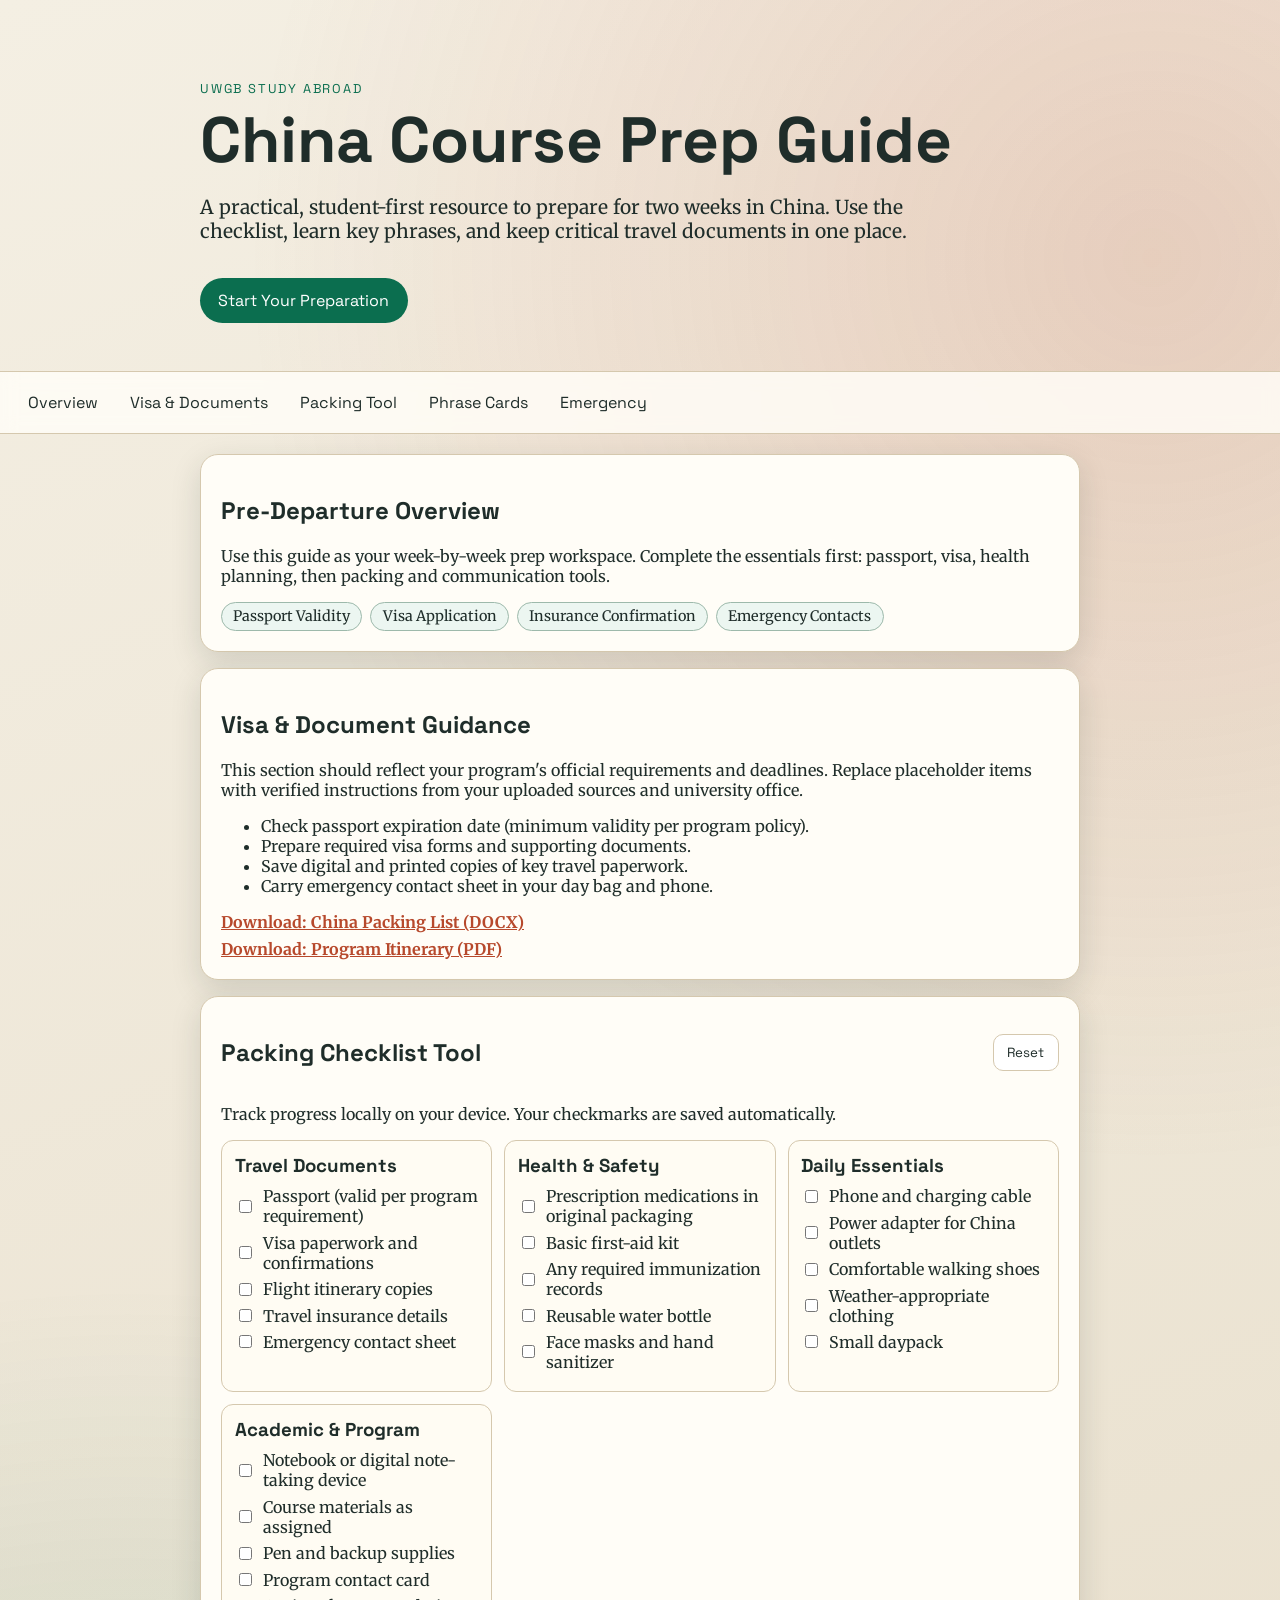
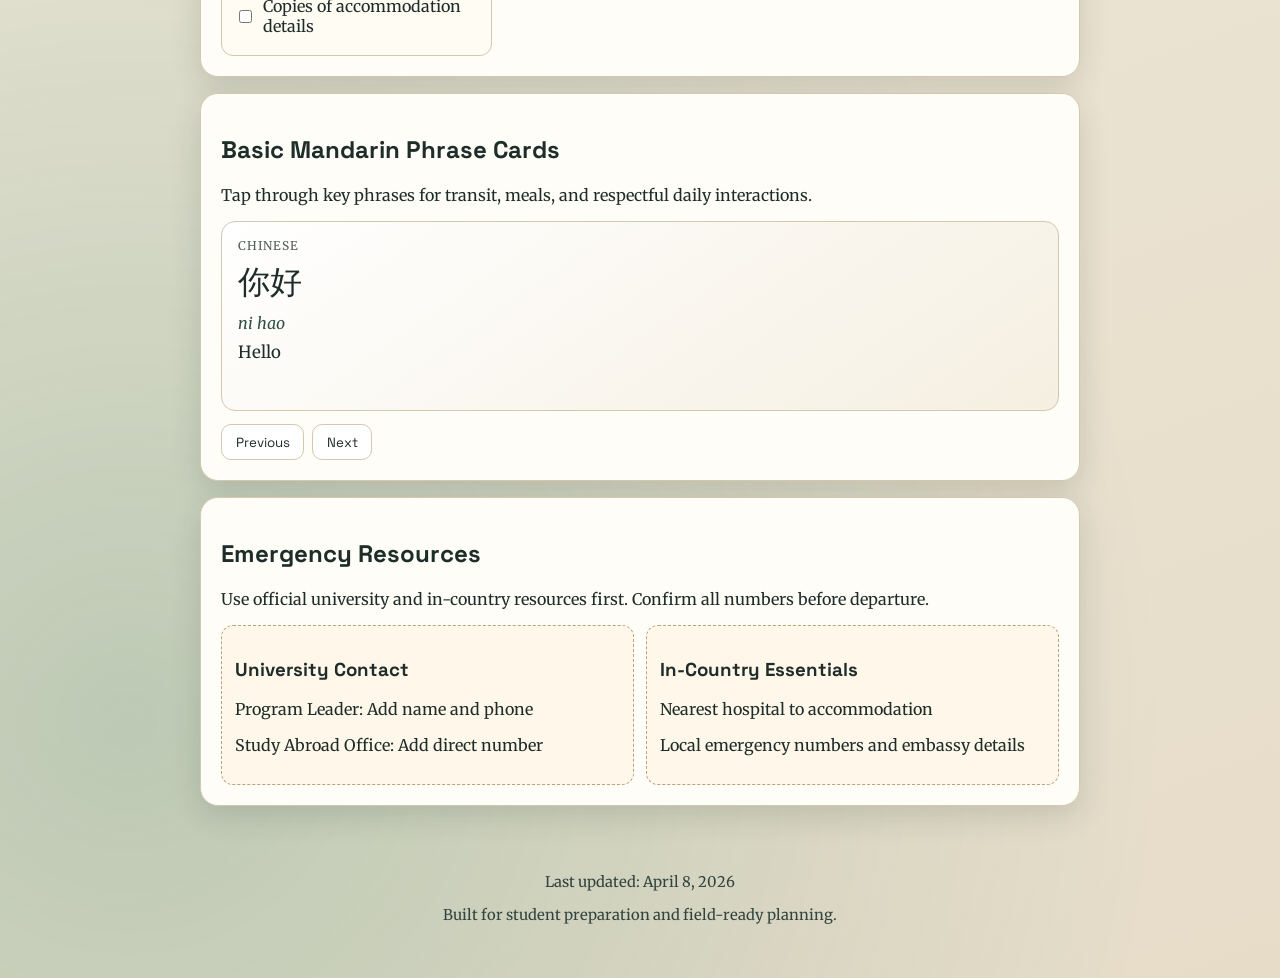
==== index.html @ d291b00b "Initial interactive China prep guide" ====
<!DOCTYPE html>
<html lang="en">
<head>
  <meta charset="UTF-8" />
  <meta name="viewport" content="width=device-width, initial-scale=1.0" />
  <title>China Study Abroad Prep Guide</title>
  <meta name="description" content="Interactive prep guide for students joining a two-week study abroad course in China." />
  <link rel="preconnect" href="https://fonts.googleapis.com" />
  <link rel="preconnect" href="https://fonts.gstatic.com" crossorigin />
  <link href="https://fonts.googleapis.com/css2?family=Merriweather:wght@400;700&family=Space+Grotesk:wght@400;500;700&display=swap" rel="stylesheet" />
  <link rel="stylesheet" href="styles.css" />
</head>
<body>
  <header class="hero">
    <p class="eyebrow">UWGB Study Abroad</p>
    <h1>China Course Prep Guide</h1>
    <p class="hero-copy">A practical, student-first resource to prepare for two weeks in China. Use the checklist, learn key phrases, and keep critical travel documents in one place.</p>
    <a class="hero-cta" href="#checklist">Start Your Preparation</a>
  </header>

  <nav class="main-nav" aria-label="Primary">
    <a href="#overview">Overview</a>
    <a href="#visa">Visa & Documents</a>
    <a href="#checklist">Packing Tool</a>
    <a href="#phrases">Phrase Cards</a>
    <a href="#emergency">Emergency</a>
  </nav>

  <main>
    <section id="overview" class="panel">
      <h2>Pre-Departure Overview</h2>
      <p>Use this guide as your week-by-week prep workspace. Complete the essentials first: passport, visa, health planning, then packing and communication tools.</p>
      <div class="chip-row" aria-label="Preparation milestones">
        <span class="chip">Passport Validity</span>
        <span class="chip">Visa Application</span>
        <span class="chip">Insurance Confirmation</span>
        <span class="chip">Emergency Contacts</span>
      </div>
    </section>

    <section id="visa" class="panel">
      <h2>Visa & Document Guidance</h2>
      <p>This section should reflect your program's official requirements and deadlines. Replace placeholder items with verified instructions from your uploaded sources and university office.</p>
      <ul>
        <li>Check passport expiration date (minimum validity per program policy).</li>
        <li>Prepare required visa forms and supporting documents.</li>
        <li>Save digital and printed copies of key travel paperwork.</li>
        <li>Carry emergency contact sheet in your day bag and phone.</li>
      </ul>
      <div class="source-docs">
        <a href="China Packing List.docx" download>Download: China Packing List (DOCX)</a>
        <a href="ItineraryOnly (1).pdf" download>Download: Program Itinerary (PDF)</a>
      </div>
    </section>

    <section id="checklist" class="panel">
      <div class="section-head">
        <h2>Packing Checklist Tool</h2>
        <button id="reset-checklist" type="button">Reset</button>
      </div>
      <p>Track progress locally on your device. Your checkmarks are saved automatically.</p>
      <div id="checklist-container" class="checklist-grid" aria-live="polite"></div>
    </section>

    <section id="phrases" class="panel">
      <h2>Basic Mandarin Phrase Cards</h2>
      <p>Tap through key phrases for transit, meals, and respectful daily interactions.</p>
      <article id="phrase-card" class="phrase-card" aria-live="polite">
        <p class="label">Chinese</p>
        <p id="phrase-chinese" class="phrase-main"></p>
        <p id="phrase-pinyin" class="phrase-sub"></p>
        <p id="phrase-english" class="phrase-translation"></p>
      </article>
      <div class="phrase-controls">
        <button id="prev-phrase" type="button">Previous</button>
        <button id="next-phrase" type="button">Next</button>
      </div>
    </section>

    <section id="emergency" class="panel">
      <h2>Emergency Resources</h2>
      <p>Use official university and in-country resources first. Confirm all numbers before departure.</p>
      <div class="emergency-grid">
        <article>
          <h3>University Contact</h3>
          <p>Program Leader: Add name and phone</p>
          <p>Study Abroad Office: Add direct number</p>
        </article>
        <article>
          <h3>In-Country Essentials</h3>
          <p>Nearest hospital to accommodation</p>
          <p>Local emergency numbers and embassy details</p>
        </article>
      </div>
    </section>
  </main>

  <footer class="site-footer">
    <p>Last updated: April 8, 2026</p>
    <p>Built for student preparation and field-ready planning.</p>
  </footer>

  <script src="script.js"></script>
</body>
</html>
---- styles.css ----
:root {
  --bg: #f4efe3;
  --bg-alt: #e6dcc8;
  --ink: #1f2d2a;
  --accent: #0b6e4f;
  --accent-2: #b7492c;
  --panel: #fffdf7;
  --line: #d5c8ae;
  --shadow: 0 10px 30px rgba(31, 45, 42, 0.15);
}

* {
  box-sizing: border-box;
}

html,
body {
  margin: 0;
  padding: 0;
  color: var(--ink);
  background:
    radial-gradient(circle at 90% 10%, rgba(183, 73, 44, 0.18), transparent 35%),
    radial-gradient(circle at 10% 90%, rgba(11, 110, 79, 0.2), transparent 40%),
    linear-gradient(160deg, var(--bg) 0%, var(--bg-alt) 100%);
  font-family: "Merriweather", Georgia, serif;
}

.hero {
  padding: 5rem 1.25rem 3rem;
  max-width: 920px;
  margin: 0 auto;
}

.eyebrow {
  margin: 0;
  text-transform: uppercase;
  letter-spacing: 0.14em;
  font-family: "Space Grotesk", "Segoe UI", sans-serif;
  font-size: 0.8rem;
  color: var(--accent);
}

h1,
h2,
h3,
.main-nav,
.hero-cta,
button {
  font-family: "Space Grotesk", "Segoe UI", sans-serif;
}

h1 {
  margin: 0.5rem 0 1rem;
  line-height: 1.1;
  font-size: clamp(2rem, 5.5vw, 4rem);
}

.hero-copy {
  font-size: clamp(1rem, 2vw, 1.2rem);
  max-width: 760px;
}

.hero-cta {
  display: inline-block;
  margin-top: 1rem;
  background: var(--accent);
  color: #fff;
  padding: 0.75rem 1.15rem;
  border-radius: 999px;
  text-decoration: none;
  transition: transform 0.25s ease, background 0.25s ease;
}

.hero-cta:hover,
.hero-cta:focus-visible {
  transform: translateY(-2px);
  background: #07553e;
}

.main-nav {
  position: sticky;
  top: 0;
  z-index: 10;
  display: flex;
  gap: 0.5rem;
  overflow-x: auto;
  padding: 0.8rem 1rem;
  background: rgba(255, 253, 247, 0.85);
  border-top: 1px solid var(--line);
  border-bottom: 1px solid var(--line);
  backdrop-filter: blur(8px);
}

.main-nav a {
  white-space: nowrap;
  text-decoration: none;
  color: var(--ink);
  padding: 0.45rem 0.75rem;
  border-radius: 999px;
}

.main-nav a:hover,
.main-nav a:focus-visible {
  background: #efe4cf;
}

main {
  max-width: 920px;
  margin: 0 auto;
  padding: 1.25rem;
  display: grid;
  gap: 1rem;
}

.panel {
  background: var(--panel);
  border: 1px solid var(--line);
  border-radius: 18px;
  padding: 1.25rem;
  box-shadow: var(--shadow);
  animation: fade-up 420ms ease both;
}

.panel:nth-child(2) {
  animation-delay: 70ms;
}

.panel:nth-child(3) {
  animation-delay: 120ms;
}

.panel:nth-child(4) {
  animation-delay: 180ms;
}

.panel:nth-child(5) {
  animation-delay: 240ms;
}

@keyframes fade-up {
  from {
    opacity: 0;
    transform: translateY(8px);
  }

  to {
    opacity: 1;
    transform: translateY(0);
  }
}

.chip-row {
  display: flex;
  flex-wrap: wrap;
  gap: 0.5rem;
}

.chip {
  display: inline-flex;
  border: 1px solid #9db9ab;
  background: #ecf6f1;
  border-radius: 999px;
  padding: 0.3rem 0.7rem;
  font-size: 0.9rem;
}

.source-docs {
  margin-top: 1rem;
  display: flex;
  flex-direction: column;
  gap: 0.45rem;
}

.source-docs a {
  color: var(--accent-2);
  font-weight: 700;
}

.section-head {
  display: flex;
  justify-content: space-between;
  align-items: center;
  gap: 1rem;
}

button {
  border: 1px solid var(--line);
  background: #fff;
  color: var(--ink);
  border-radius: 10px;
  padding: 0.55rem 0.85rem;
  cursor: pointer;
}

button:hover,
button:focus-visible {
  border-color: var(--accent);
}

.checklist-grid {
  display: grid;
  grid-template-columns: repeat(auto-fit, minmax(220px, 1fr));
  gap: 0.75rem;
}

.checklist-group {
  border: 1px solid var(--line);
  border-radius: 12px;
  padding: 0.8rem;
  background: #fffcf3;
}

.checklist-group h3 {
  margin: 0 0 0.6rem;
}

.check-item {
  display: flex;
  align-items: center;
  gap: 0.5rem;
  margin: 0.4rem 0;
}

.phrase-card {
  border: 1px solid var(--line);
  background: linear-gradient(145deg, #fff, #f5efe1);
  border-radius: 14px;
  padding: 1rem;
  min-height: 190px;
}

.label {
  margin: 0;
  text-transform: uppercase;
  letter-spacing: 0.08em;
  font-size: 0.75rem;
  color: #4f5d58;
}

.phrase-main {
  margin: 0.5rem 0;
  font-size: 2rem;
}

.phrase-sub {
  margin: 0.2rem 0;
  font-style: italic;
  color: #2e4f46;
}

.phrase-translation {
  margin-top: 0.5rem;
  font-size: 1.05rem;
}

.phrase-controls {
  display: flex;
  gap: 0.5rem;
  margin-top: 0.8rem;
}

.emergency-grid {
  display: grid;
  grid-template-columns: repeat(auto-fit, minmax(230px, 1fr));
  gap: 0.8rem;
}

.emergency-grid article {
  border: 1px dashed #b8a47c;
  border-radius: 12px;
  padding: 0.8rem;
  background: #fff7e9;
}

.site-footer {
  text-align: center;
  padding: 2rem 1rem 2.5rem;
  color: #32443f;
  font-size: 0.92rem;
}

@media (max-width: 640px) {
  .hero {
    padding-top: 3.75rem;
  }

  .main-nav {
    gap: 0.2rem;
  }

  .main-nav a {
    font-size: 0.9rem;
  }
}
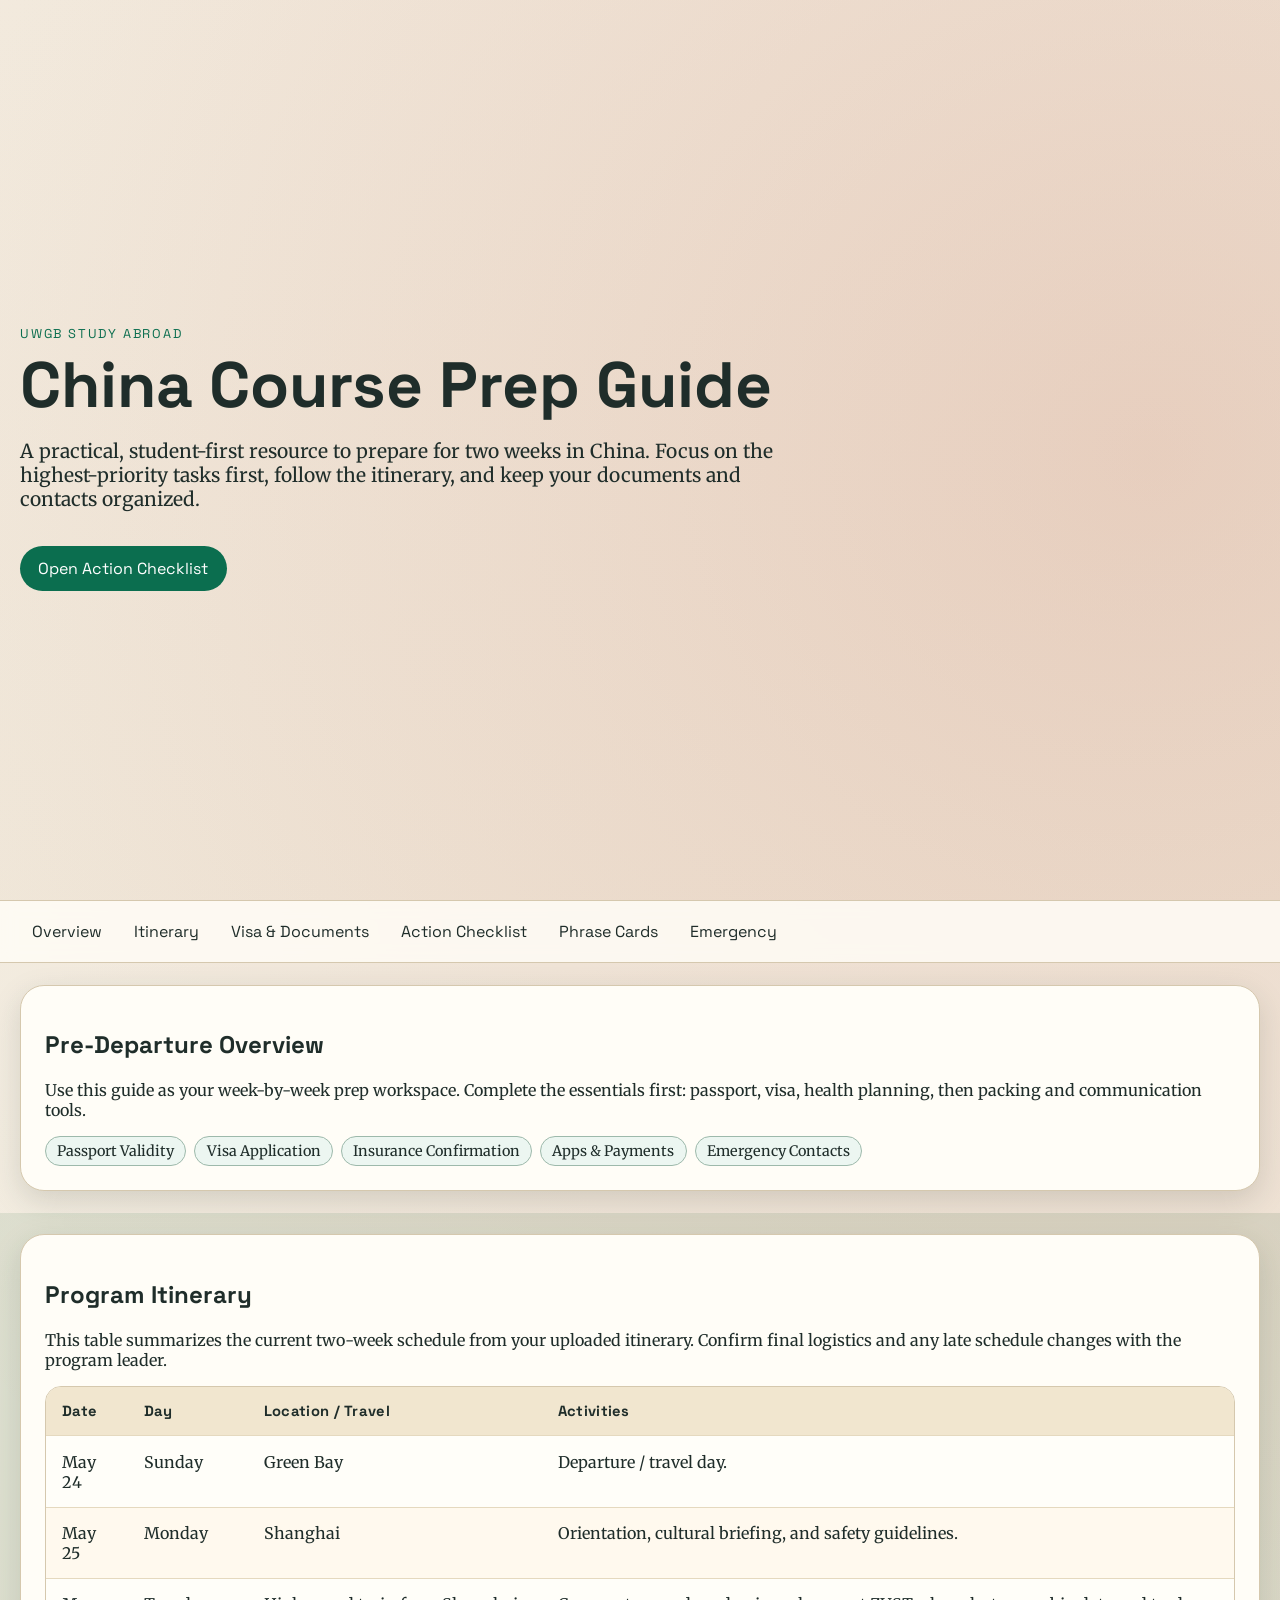
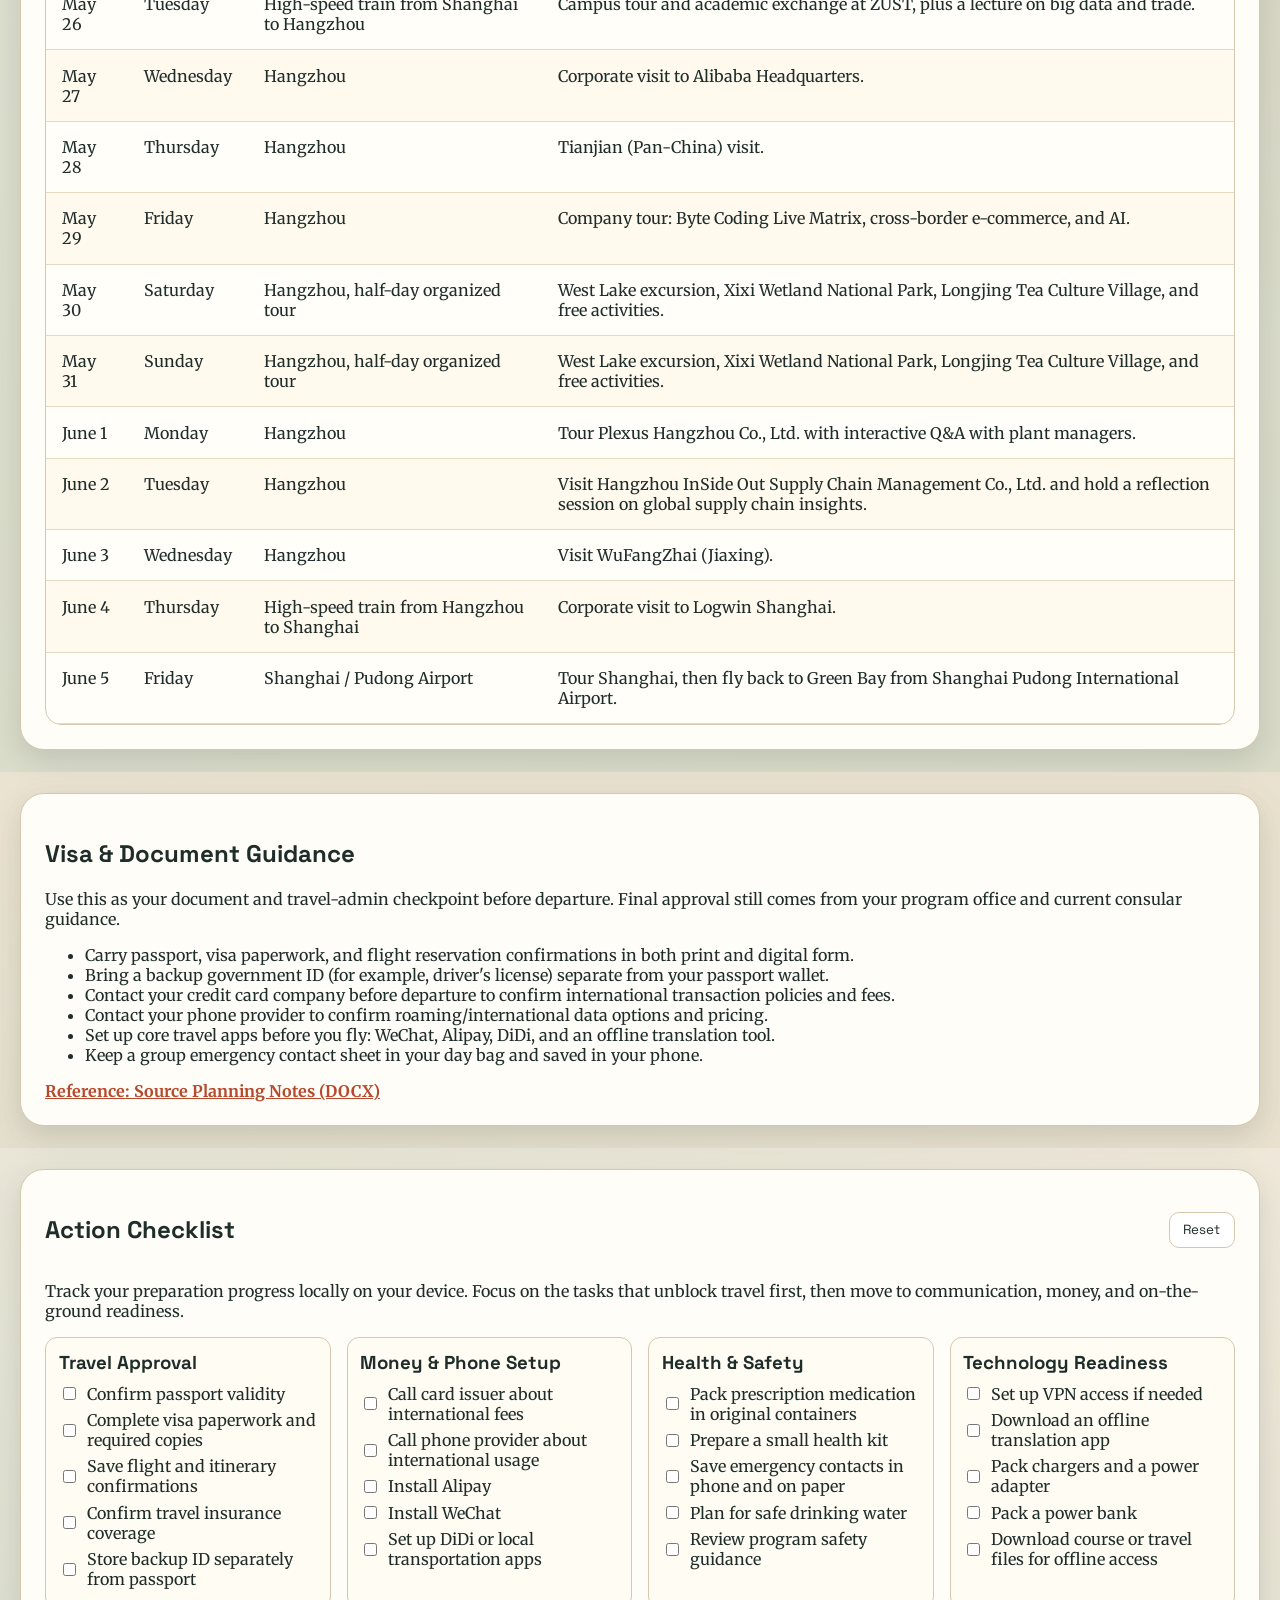
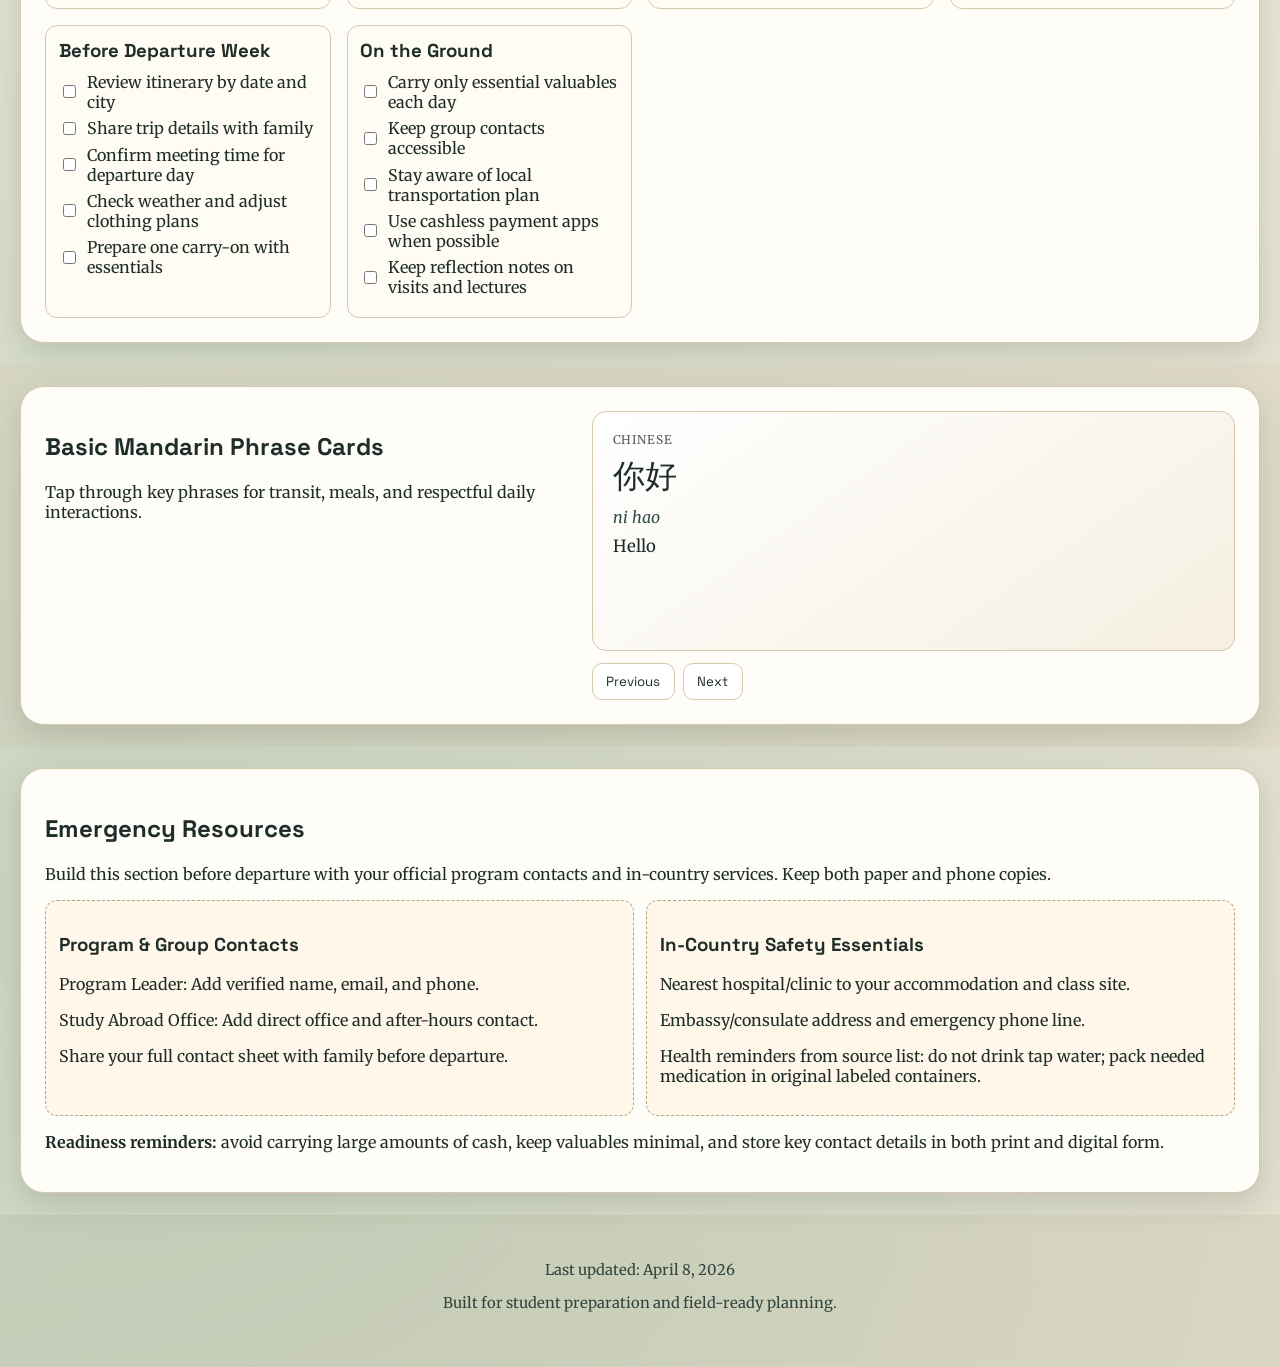
==== commit 71f3d9b4: "Redesign: full-page layout, itinerary table, action checklist" ====
--- a/index.html
+++ b/index.html
@@ -12,85 +12,208 @@
 </head>
 <body>
   <header class="hero">
-    <p class="eyebrow">UWGB Study Abroad</p>
-    <h1>China Course Prep Guide</h1>
-    <p class="hero-copy">A practical, student-first resource to prepare for two weeks in China. Use the checklist, learn key phrases, and keep critical travel documents in one place.</p>
-    <a class="hero-cta" href="#checklist">Start Your Preparation</a>
+    <div class="hero-inner">
+      <p class="eyebrow">UWGB Study Abroad</p>
+      <h1>China Course Prep Guide</h1>
+      <p class="hero-copy">A practical, student-first resource to prepare for two weeks in China. Focus on the highest-priority tasks first, follow the itinerary, and keep your documents and contacts organized.</p>
+      <a class="hero-cta" href="#checklist">Open Action Checklist</a>
+    </div>
   </header>
 
   <nav class="main-nav" aria-label="Primary">
-    <a href="#overview">Overview</a>
-    <a href="#visa">Visa & Documents</a>
-    <a href="#checklist">Packing Tool</a>
-    <a href="#phrases">Phrase Cards</a>
-    <a href="#emergency">Emergency</a>
+    <div class="nav-inner">
+      <a href="#overview">Overview</a>
+      <a href="#itinerary">Itinerary</a>
+      <a href="#visa">Visa & Documents</a>
+      <a href="#checklist">Action Checklist</a>
+      <a href="#phrases">Phrase Cards</a>
+      <a href="#emergency">Emergency</a>
+    </div>
   </nav>
 
   <main>
-    <section id="overview" class="panel">
-      <h2>Pre-Departure Overview</h2>
-      <p>Use this guide as your week-by-week prep workspace. Complete the essentials first: passport, visa, health planning, then packing and communication tools.</p>
-      <div class="chip-row" aria-label="Preparation milestones">
-        <span class="chip">Passport Validity</span>
-        <span class="chip">Visa Application</span>
-        <span class="chip">Insurance Confirmation</span>
-        <span class="chip">Emergency Contacts</span>
-      </div>
-    </section>
-
-    <section id="visa" class="panel">
-      <h2>Visa & Document Guidance</h2>
-      <p>This section should reflect your program's official requirements and deadlines. Replace placeholder items with verified instructions from your uploaded sources and university office.</p>
-      <ul>
-        <li>Check passport expiration date (minimum validity per program policy).</li>
-        <li>Prepare required visa forms and supporting documents.</li>
-        <li>Save digital and printed copies of key travel paperwork.</li>
-        <li>Carry emergency contact sheet in your day bag and phone.</li>
-      </ul>
-      <div class="source-docs">
-        <a href="China Packing List.docx" download>Download: China Packing List (DOCX)</a>
-        <a href="ItineraryOnly (1).pdf" download>Download: Program Itinerary (PDF)</a>
-      </div>
-    </section>
-
-    <section id="checklist" class="panel">
-      <div class="section-head">
-        <h2>Packing Checklist Tool</h2>
-        <button id="reset-checklist" type="button">Reset</button>
-      </div>
-      <p>Track progress locally on your device. Your checkmarks are saved automatically.</p>
-      <div id="checklist-container" class="checklist-grid" aria-live="polite"></div>
-    </section>
-
-    <section id="phrases" class="panel">
-      <h2>Basic Mandarin Phrase Cards</h2>
-      <p>Tap through key phrases for transit, meals, and respectful daily interactions.</p>
-      <article id="phrase-card" class="phrase-card" aria-live="polite">
-        <p class="label">Chinese</p>
-        <p id="phrase-chinese" class="phrase-main"></p>
-        <p id="phrase-pinyin" class="phrase-sub"></p>
-        <p id="phrase-english" class="phrase-translation"></p>
-      </article>
-      <div class="phrase-controls">
-        <button id="prev-phrase" type="button">Previous</button>
-        <button id="next-phrase" type="button">Next</button>
-      </div>
-    </section>
-
-    <section id="emergency" class="panel">
-      <h2>Emergency Resources</h2>
-      <p>Use official university and in-country resources first. Confirm all numbers before departure.</p>
-      <div class="emergency-grid">
-        <article>
-          <h3>University Contact</h3>
-          <p>Program Leader: Add name and phone</p>
-          <p>Study Abroad Office: Add direct number</p>
-        </article>
-        <article>
-          <h3>In-Country Essentials</h3>
-          <p>Nearest hospital to accommodation</p>
-          <p>Local emergency numbers and embassy details</p>
-        </article>
+    <section id="overview" class="panel panel-overview">
+      <div class="section-inner">
+        <h2>Pre-Departure Overview</h2>
+        <p>Use this guide as your week-by-week prep workspace. Complete the essentials first: passport, visa, health planning, then packing and communication tools.</p>
+        <div class="chip-row" aria-label="Preparation milestones">
+          <span class="chip">Passport Validity</span>
+          <span class="chip">Visa Application</span>
+          <span class="chip">Insurance Confirmation</span>
+          <span class="chip">Apps & Payments</span>
+          <span class="chip">Emergency Contacts</span>
+        </div>
+      </div>
+    </section>
+
+    <section id="itinerary" class="panel panel-itinerary">
+      <div class="section-inner">
+        <h2>Program Itinerary</h2>
+        <p>This table summarizes the current two-week schedule from your uploaded itinerary. Confirm final logistics and any late schedule changes with the program leader.</p>
+        <div class="table-wrap">
+          <table class="itinerary-table">
+            <thead>
+              <tr>
+                <th scope="col">Date</th>
+                <th scope="col">Day</th>
+                <th scope="col">Location / Travel</th>
+                <th scope="col">Activities</th>
+              </tr>
+            </thead>
+            <tbody>
+              <tr>
+                <td>May 24</td>
+                <td>Sunday</td>
+                <td>Green Bay</td>
+                <td>Departure / travel day.</td>
+              </tr>
+              <tr>
+                <td>May 25</td>
+                <td>Monday</td>
+                <td>Shanghai</td>
+                <td>Orientation, cultural briefing, and safety guidelines.</td>
+              </tr>
+              <tr>
+                <td>May 26</td>
+                <td>Tuesday</td>
+                <td>High-speed train from Shanghai to Hangzhou</td>
+                <td>Campus tour and academic exchange at ZUST, plus a lecture on big data and trade.</td>
+              </tr>
+              <tr>
+                <td>May 27</td>
+                <td>Wednesday</td>
+                <td>Hangzhou</td>
+                <td>Corporate visit to Alibaba Headquarters.</td>
+              </tr>
+              <tr>
+                <td>May 28</td>
+                <td>Thursday</td>
+                <td>Hangzhou</td>
+                <td>Tianjian (Pan-China) visit.</td>
+              </tr>
+              <tr>
+                <td>May 29</td>
+                <td>Friday</td>
+                <td>Hangzhou</td>
+                <td>Company tour: Byte Coding Live Matrix, cross-border e-commerce, and AI.</td>
+              </tr>
+              <tr>
+                <td>May 30</td>
+                <td>Saturday</td>
+                <td>Hangzhou, half-day organized tour</td>
+                <td>West Lake excursion, Xixi Wetland National Park, Longjing Tea Culture Village, and free activities.</td>
+              </tr>
+              <tr>
+                <td>May 31</td>
+                <td>Sunday</td>
+                <td>Hangzhou, half-day organized tour</td>
+                <td>West Lake excursion, Xixi Wetland National Park, Longjing Tea Culture Village, and free activities.</td>
+              </tr>
+              <tr>
+                <td>June 1</td>
+                <td>Monday</td>
+                <td>Hangzhou</td>
+                <td>Tour Plexus Hangzhou Co., Ltd. with interactive Q&amp;A with plant managers.</td>
+              </tr>
+              <tr>
+                <td>June 2</td>
+                <td>Tuesday</td>
+                <td>Hangzhou</td>
+                <td>Visit Hangzhou InSide Out Supply Chain Management Co., Ltd. and hold a reflection session on global supply chain insights.</td>
+              </tr>
+              <tr>
+                <td>June 3</td>
+                <td>Wednesday</td>
+                <td>Hangzhou</td>
+                <td>Visit WuFangZhai (Jiaxing).</td>
+              </tr>
+              <tr>
+                <td>June 4</td>
+                <td>Thursday</td>
+                <td>High-speed train from Hangzhou to Shanghai</td>
+                <td>Corporate visit to Logwin Shanghai.</td>
+              </tr>
+              <tr>
+                <td>June 5</td>
+                <td>Friday</td>
+                <td>Shanghai / Pudong Airport</td>
+                <td>Tour Shanghai, then fly back to Green Bay from Shanghai Pudong International Airport.</td>
+              </tr>
+            </tbody>
+          </table>
+        </div>
+      </div>
+    </section>
+
+    <section id="visa" class="panel panel-visa">
+      <div class="section-inner">
+        <h2>Visa & Document Guidance</h2>
+        <p>Use this as your document and travel-admin checkpoint before departure. Final approval still comes from your program office and current consular guidance.</p>
+        <ul>
+          <li>Carry passport, visa paperwork, and flight reservation confirmations in both print and digital form.</li>
+          <li>Bring a backup government ID (for example, driver's license) separate from your passport wallet.</li>
+          <li>Contact your credit card company before departure to confirm international transaction policies and fees.</li>
+          <li>Contact your phone provider to confirm roaming/international data options and pricing.</li>
+          <li>Set up core travel apps before you fly: WeChat, Alipay, DiDi, and an offline translation tool.</li>
+          <li>Keep a group emergency contact sheet in your day bag and saved in your phone.</li>
+        </ul>
+        <div class="source-docs">
+          <a href="China Packing List.docx" download>Reference: Source Planning Notes (DOCX)</a>
+        </div>
+      </div>
+    </section>
+
+    <section id="checklist" class="panel panel-checklist">
+      <div class="section-inner">
+        <div class="section-head">
+          <h2>Action Checklist</h2>
+          <button id="reset-checklist" type="button">Reset</button>
+        </div>
+        <p>Track your preparation progress locally on your device. Focus on the tasks that unblock travel first, then move to communication, money, and on-the-ground readiness.</p>
+        <div id="checklist-container" class="checklist-grid" aria-live="polite"></div>
+      </div>
+    </section>
+
+    <section id="phrases" class="panel panel-phrases">
+      <div class="section-inner section-split">
+        <div>
+          <h2>Basic Mandarin Phrase Cards</h2>
+          <p>Tap through key phrases for transit, meals, and respectful daily interactions.</p>
+        </div>
+        <div>
+          <article id="phrase-card" class="phrase-card" aria-live="polite">
+            <p class="label">Chinese</p>
+            <p id="phrase-chinese" class="phrase-main"></p>
+            <p id="phrase-pinyin" class="phrase-sub"></p>
+            <p id="phrase-english" class="phrase-translation"></p>
+          </article>
+          <div class="phrase-controls">
+            <button id="prev-phrase" type="button">Previous</button>
+            <button id="next-phrase" type="button">Next</button>
+          </div>
+        </div>
+      </div>
+    </section>
+
+    <section id="emergency" class="panel panel-emergency">
+      <div class="section-inner">
+        <h2>Emergency Resources</h2>
+        <p>Build this section before departure with your official program contacts and in-country services. Keep both paper and phone copies.</p>
+        <div class="emergency-grid">
+          <article>
+            <h3>Program & Group Contacts</h3>
+            <p>Program Leader: Add verified name, email, and phone.</p>
+            <p>Study Abroad Office: Add direct office and after-hours contact.</p>
+            <p>Share your full contact sheet with family before departure.</p>
+          </article>
+          <article>
+            <h3>In-Country Safety Essentials</h3>
+            <p>Nearest hospital/clinic to your accommodation and class site.</p>
+            <p>Embassy/consulate address and emergency phone line.</p>
+            <p>Health reminders from source list: do not drink tap water; pack needed medication in original labeled containers.</p>
+          </article>
+        </div>
+        <p><strong>Readiness reminders:</strong> avoid carrying large amounts of cash, keep valuables minimal, and store key contact details in both print and digital form.</p>
       </div>
     </section>
   </main>
--- a/styles.css
+++ b/styles.css
@@ -17,6 +17,7 @@
 body {
   margin: 0;
   padding: 0;
+  min-height: 100%;
   color: var(--ink);
   background:
     radial-gradient(circle at 90% 10%, rgba(183, 73, 44, 0.18), transparent 35%),
@@ -26,9 +27,21 @@
 }
 
 .hero {
-  padding: 5rem 1.25rem 3rem;
-  max-width: 920px;
+  min-height: 100vh;
+  display: flex;
+  align-items: center;
+  padding: 5rem 1.25rem 4rem;
+}
+
+.hero-inner,
+.nav-inner,
+.section-inner {
+  width: min(1400px, calc(100vw - 2.5rem));
   margin: 0 auto;
+}
+
+.hero-inner {
+  padding: clamp(1rem, 2vw, 2rem) 0;
 }
 
 .eyebrow {
@@ -81,14 +94,17 @@
   position: sticky;
   top: 0;
   z-index: 10;
-  display: flex;
-  gap: 0.5rem;
-  overflow-x: auto;
-  padding: 0.8rem 1rem;
+  padding: 0.8rem 0;
   background: rgba(255, 253, 247, 0.85);
   border-top: 1px solid var(--line);
   border-bottom: 1px solid var(--line);
   backdrop-filter: blur(8px);
+}
+
+.nav-inner {
+  display: flex;
+  gap: 0.5rem;
+  overflow-x: auto;
 }
 
 .main-nav a {
@@ -105,20 +121,36 @@
 }
 
 main {
-  max-width: 920px;
-  margin: 0 auto;
-  padding: 1.25rem;
   display: grid;
-  gap: 1rem;
+  gap: 0;
 }
 
 .panel {
+  padding: 1.35rem 0;
+  animation: fade-up 420ms ease both;
+}
+
+.section-inner {
   background: var(--panel);
   border: 1px solid var(--line);
-  border-radius: 18px;
-  padding: 1.25rem;
+  border-radius: 24px;
+  padding: 1.5rem;
   box-shadow: var(--shadow);
-  animation: fade-up 420ms ease both;
+}
+
+.panel-overview,
+.panel-checklist,
+.panel-emergency {
+  background: rgba(255, 253, 247, 0.2);
+}
+
+.panel-visa,
+.panel-phrases {
+  background: rgba(230, 220, 200, 0.35);
+}
+
+.panel-itinerary {
+  background: rgba(11, 110, 79, 0.08);
 }
 
 .panel:nth-child(2) {
@@ -167,13 +199,50 @@
 .source-docs {
   margin-top: 1rem;
   display: flex;
-  flex-direction: column;
+  flex-wrap: wrap;
   gap: 0.45rem;
 }
 
 .source-docs a {
   color: var(--accent-2);
   font-weight: 700;
+}
+
+.table-wrap {
+  margin-top: 1rem;
+  overflow-x: auto;
+  border: 1px solid var(--line);
+  border-radius: 16px;
+  background: #fffef9;
+}
+
+.itinerary-table {
+  width: 100%;
+  min-width: 760px;
+  border-collapse: collapse;
+}
+
+.itinerary-table th,
+.itinerary-table td {
+  padding: 0.95rem 1rem;
+  text-align: left;
+  vertical-align: top;
+  border-bottom: 1px solid #e5d9bf;
+}
+
+.itinerary-table thead th {
+  background: #f1e6cf;
+  font-family: "Space Grotesk", "Segoe UI", sans-serif;
+  font-size: 0.92rem;
+  letter-spacing: 0.02em;
+}
+
+.itinerary-table tbody tr:nth-child(even) {
+  background: #fff9ee;
+}
+
+.itinerary-table tbody tr:hover {
+  background: #f7f0e0;
 }
 
 .section-head {
@@ -199,8 +268,8 @@
 
 .checklist-grid {
   display: grid;
-  grid-template-columns: repeat(auto-fit, minmax(220px, 1fr));
-  gap: 0.75rem;
+  grid-template-columns: repeat(auto-fit, minmax(250px, 1fr));
+  gap: 1rem;
 }
 
 .checklist-group {
@@ -225,8 +294,15 @@
   border: 1px solid var(--line);
   background: linear-gradient(145deg, #fff, #f5efe1);
   border-radius: 14px;
-  padding: 1rem;
-  min-height: 190px;
+  padding: 1.25rem;
+  min-height: 240px;
+}
+
+.section-split {
+  display: grid;
+  grid-template-columns: minmax(260px, 0.9fr) minmax(320px, 1.1fr);
+  gap: 1.25rem;
+  align-items: start;
 }
 
 .label {
@@ -281,14 +357,30 @@
 
 @media (max-width: 640px) {
   .hero {
+    min-height: auto;
     padding-top: 3.75rem;
   }
 
-  .main-nav {
+  .nav-inner {
     gap: 0.2rem;
   }
 
   .main-nav a {
     font-size: 0.9rem;
   }
-}
+
+  .hero-inner,
+  .nav-inner,
+  .section-inner {
+    width: min(100vw - 1rem, 100%);
+  }
+
+  .section-inner {
+    border-radius: 18px;
+    padding: 1.1rem;
+  }
+
+  .section-split {
+    grid-template-columns: 1fr;
+  }
+}
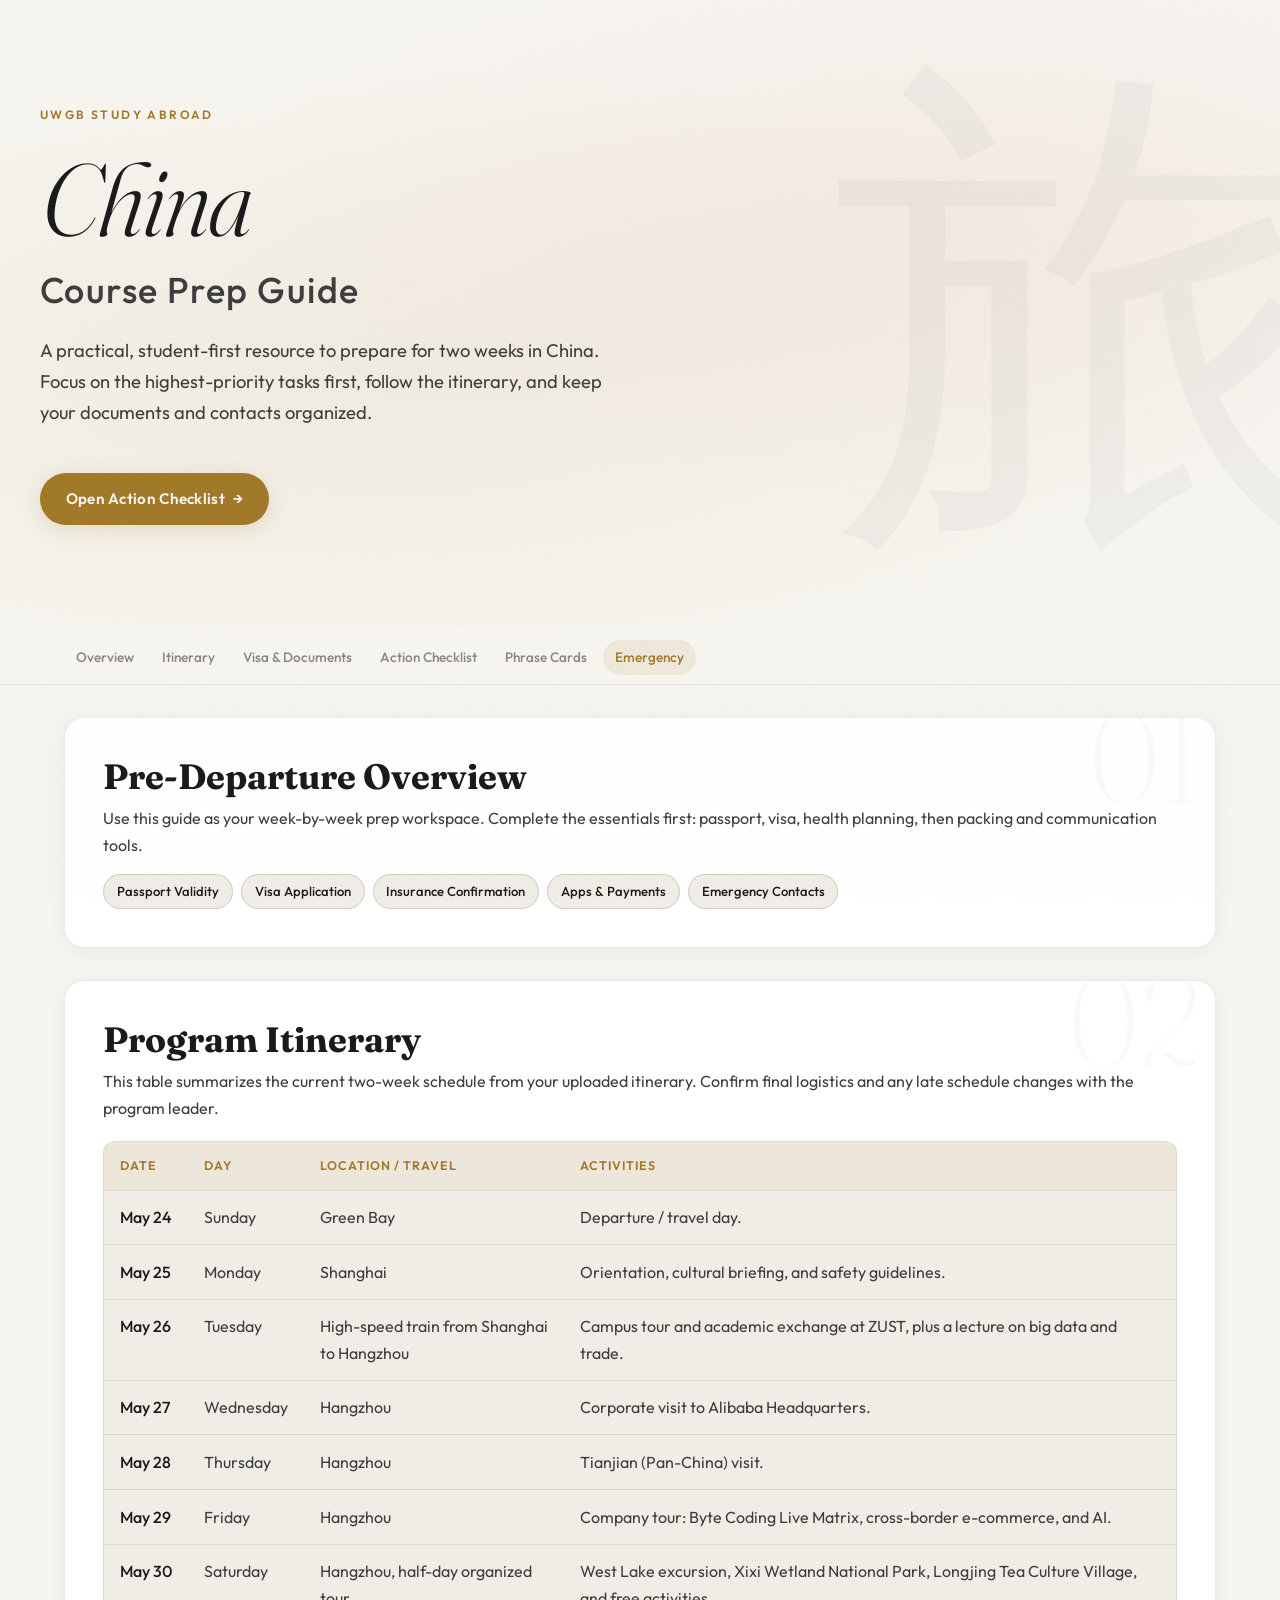
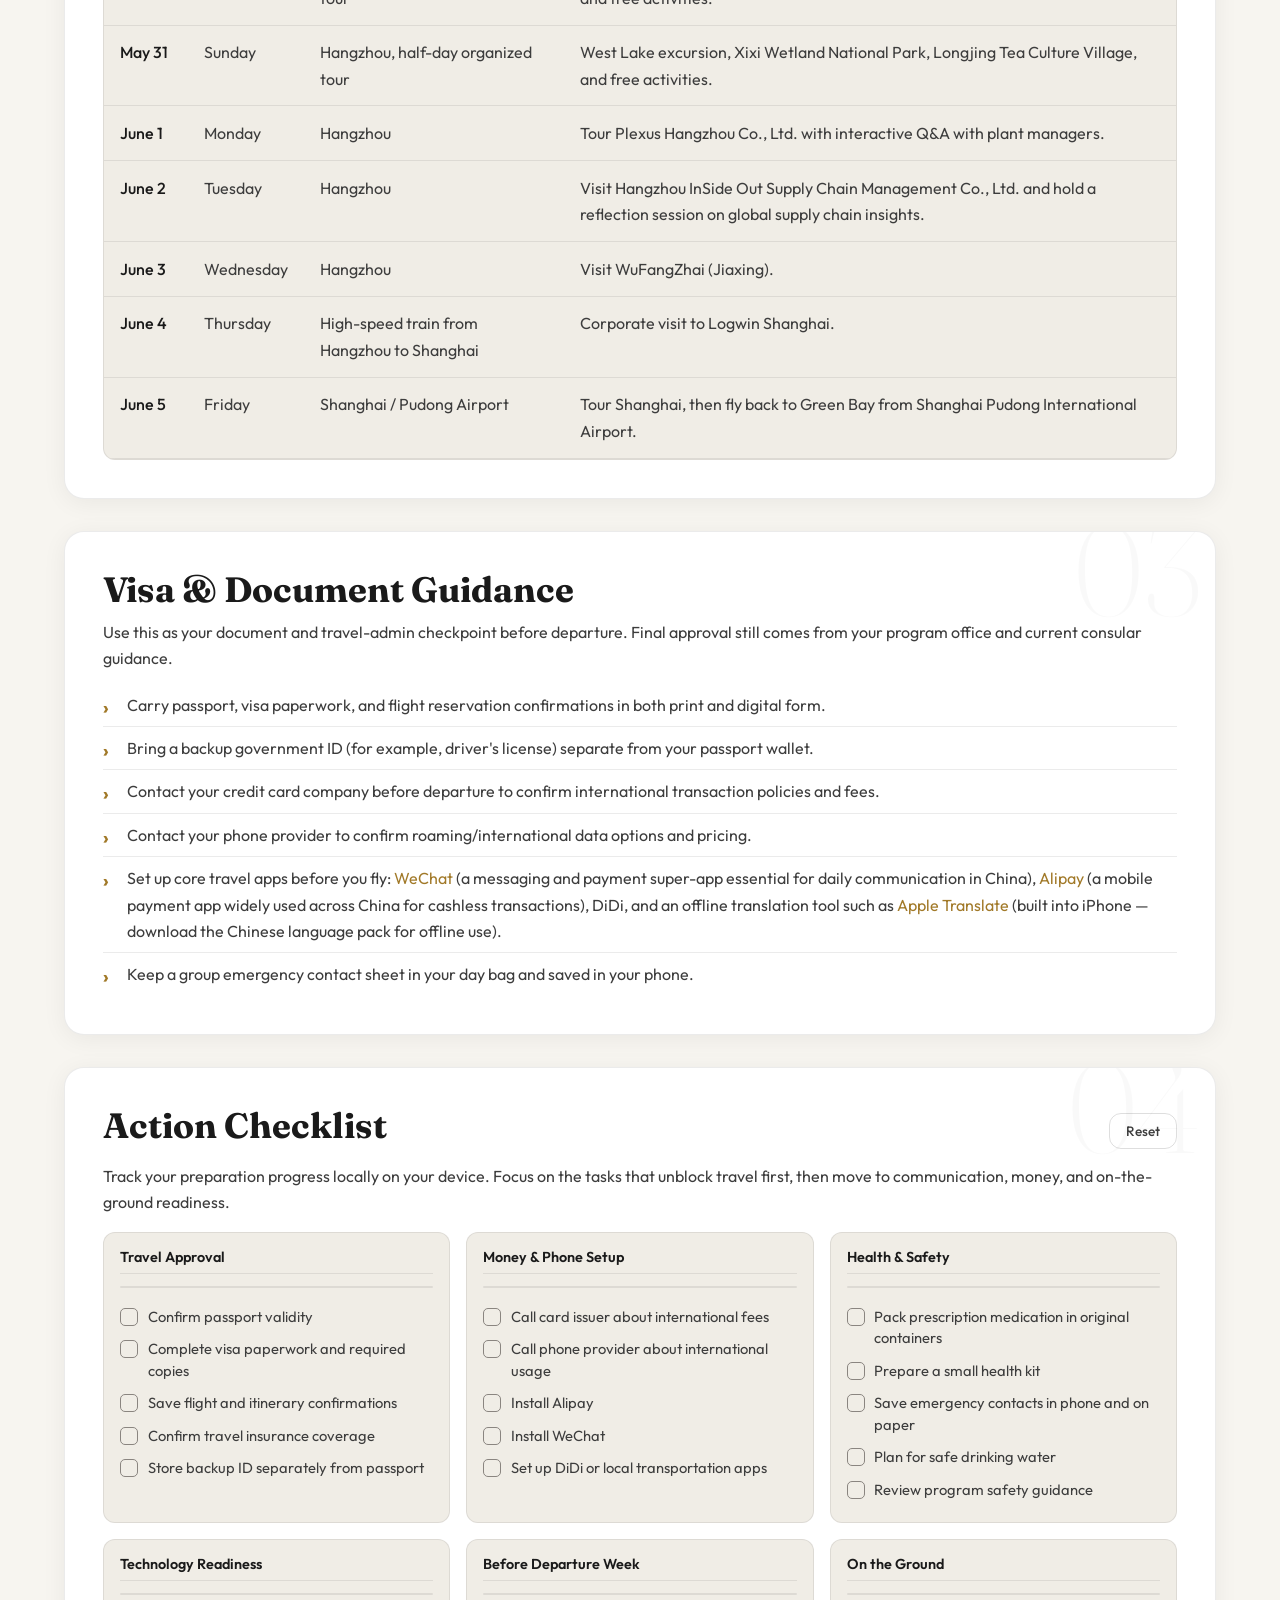
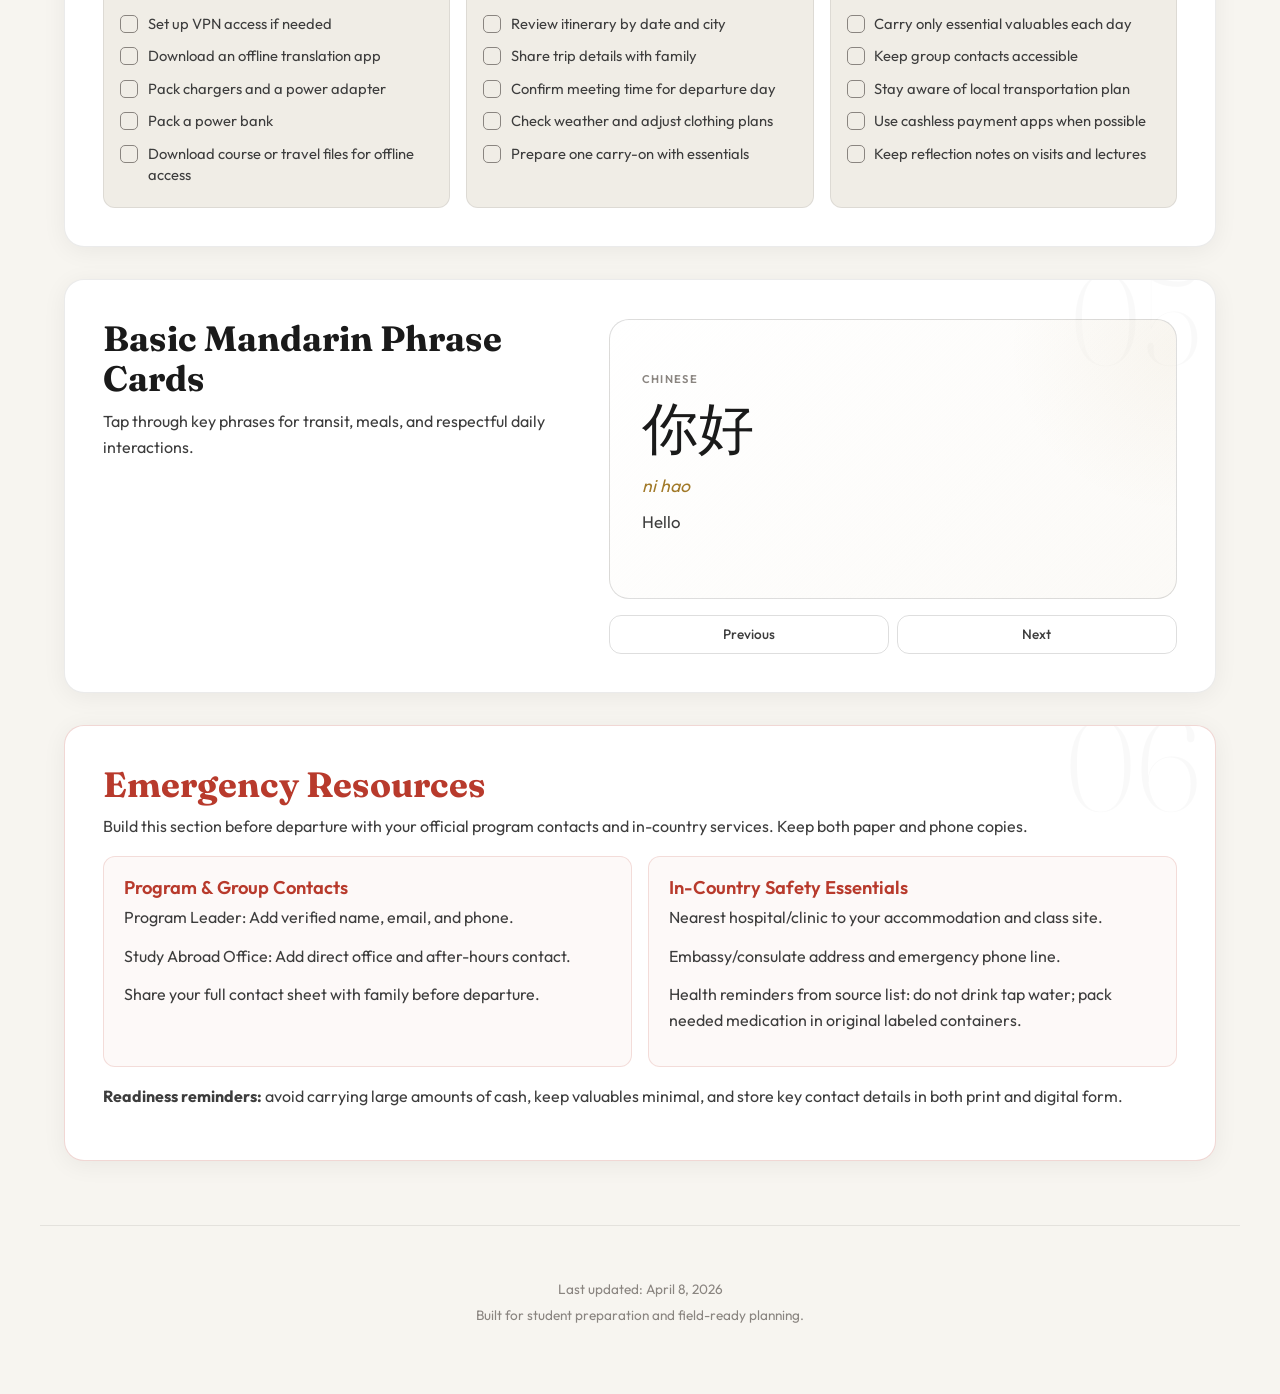
==== commit aa41030c: "Redesign: clean light editorial theme, add app hyperlinks, remove DOCX link" ====
--- a/index.html
+++ b/index.html
@@ -7,14 +7,14 @@
   <meta name="description" content="Interactive prep guide for students joining a two-week study abroad course in China." />
   <link rel="preconnect" href="https://fonts.googleapis.com" />
   <link rel="preconnect" href="https://fonts.gstatic.com" crossorigin />
-  <link href="https://fonts.googleapis.com/css2?family=Merriweather:wght@400;700&family=Space+Grotesk:wght@400;500;700&display=swap" rel="stylesheet" />
+  <link href="https://fonts.googleapis.com/css2?family=Fraunces:ital,opsz,wght@0,9..144,100..900;1,9..144,100..900&family=Outfit:wght@300;400;500;600;700&display=swap" rel="stylesheet" />
   <link rel="stylesheet" href="styles.css" />
 </head>
 <body>
   <header class="hero">
     <div class="hero-inner">
       <p class="eyebrow">UWGB Study Abroad</p>
-      <h1>China Course Prep Guide</h1>
+      <h1>China<span>Course Prep Guide</span></h1>
       <p class="hero-copy">A practical, student-first resource to prepare for two weeks in China. Focus on the highest-priority tasks first, follow the itinerary, and keep your documents and contacts organized.</p>
       <a class="hero-cta" href="#checklist">Open Action Checklist</a>
     </div>
@@ -154,12 +154,9 @@
           <li>Bring a backup government ID (for example, driver's license) separate from your passport wallet.</li>
           <li>Contact your credit card company before departure to confirm international transaction policies and fees.</li>
           <li>Contact your phone provider to confirm roaming/international data options and pricing.</li>
-          <li>Set up core travel apps before you fly: WeChat, Alipay, DiDi, and an offline translation tool.</li>
+          <li>Set up core travel apps before you fly: <a href="https://www.wechat.com/" target="_blank" rel="noopener noreferrer">WeChat</a> (a messaging and payment super-app essential for daily communication in China), <a href="https://intl.alipay.com/" target="_blank" rel="noopener noreferrer">Alipay</a> (a mobile payment app widely used across China for cashless transactions), DiDi, and an offline translation tool such as <a href="https://apps.apple.com/app/apple-translate/id1514844618" target="_blank" rel="noopener noreferrer">Apple Translate</a> (built into iPhone — download the Chinese language pack for offline use).</li>
           <li>Keep a group emergency contact sheet in your day bag and saved in your phone.</li>
         </ul>
-        <div class="source-docs">
-          <a href="China Packing List.docx" download>Reference: Source Planning Notes (DOCX)</a>
-        </div>
       </div>
     </section>
 
--- a/styles.css
+++ b/styles.css
@@ -1,386 +1,729 @@
+/* ========================================
+   Midnight Atlas — China Study Abroad Guide
+   ======================================== */
+
 :root {
-  --bg: #f4efe3;
-  --bg-alt: #e6dcc8;
-  --ink: #1f2d2a;
-  --accent: #0b6e4f;
-  --accent-2: #b7492c;
-  --panel: #fffdf7;
-  --line: #d5c8ae;
-  --shadow: 0 10px 30px rgba(31, 45, 42, 0.15);
-}
-
-* {
+  --bg: #f7f5f0;
+  --surface: #ffffff;
+  --surface-raised: #f0ede6;
+  --cream: #1a1a1a;
+  --text: #3d3d3d;
+  --text-dim: #8a8580;
+  --vermillion: #b83a2c;
+  --gold: #a17928;
+  --jade: #1d8a5f;
+  --border: rgba(0, 0, 0, 0.08);
+  --border-light: rgba(0, 0, 0, 0.13);
+  --font-display: "Fraunces", Georgia, serif;
+  --font-body: "Outfit", system-ui, sans-serif;
+  --radius: 20px;
+  --radius-sm: 12px;
+  --shadow: 0 4px 24px rgba(0, 0, 0, 0.06);
+  --shadow-lg: 0 12px 48px rgba(0, 0, 0, 0.1);
+  --max-w: 1200px;
+}
+
+*,
+*::before,
+*::after {
   box-sizing: border-box;
-}
-
-html,
-body {
   margin: 0;
   padding: 0;
-  min-height: 100%;
-  color: var(--ink);
-  background:
-    radial-gradient(circle at 90% 10%, rgba(183, 73, 44, 0.18), transparent 35%),
-    radial-gradient(circle at 10% 90%, rgba(11, 110, 79, 0.2), transparent 40%),
-    linear-gradient(160deg, var(--bg) 0%, var(--bg-alt) 100%);
-  font-family: "Merriweather", Georgia, serif;
-}
-
-.hero {
-  min-height: 100vh;
-  display: flex;
-  align-items: center;
-  padding: 5rem 1.25rem 4rem;
-}
-
-.hero-inner,
-.nav-inner,
-.section-inner {
-  width: min(1400px, calc(100vw - 2.5rem));
-  margin: 0 auto;
-}
-
-.hero-inner {
-  padding: clamp(1rem, 2vw, 2rem) 0;
-}
-
-.eyebrow {
-  margin: 0;
-  text-transform: uppercase;
-  letter-spacing: 0.14em;
-  font-family: "Space Grotesk", "Segoe UI", sans-serif;
-  font-size: 0.8rem;
-  color: var(--accent);
-}
-
+}
+
+html {
+  scroll-behavior: smooth;
+}
+
+body {
+  font-family: var(--font-body);
+  font-weight: 400;
+  color: var(--text);
+  background: var(--bg);
+  line-height: 1.65;
+  -webkit-font-smoothing: antialiased;
+}
+
+/* Grain overlay — subtle on light bg */
+body::after {
+  content: '';
+  position: fixed;
+  inset: 0;
+  pointer-events: none;
+  z-index: 9999;
+  opacity: 0.018;
+  background-image: url("data:image/svg+xml,%3Csvg viewBox='0 0 512 512' xmlns='http://www.w3.org/2000/svg'%3E%3Cfilter id='n'%3E%3CfeTurbulence type='fractalNoise' baseFrequency='0.8' numOctaves='4' stitchTiles='stitch'/%3E%3C/filter%3E%3Crect width='100%25' height='100%25' filter='url(%23n)'/%3E%3C/svg%3E");
+  background-repeat: repeat;
+  background-size: 256px 256px;
+}
+
+/* -----  Typography  ----- */
 h1,
 h2,
-h3,
-.main-nav,
-.hero-cta,
-button {
-  font-family: "Space Grotesk", "Segoe UI", sans-serif;
+h3 {
+  font-family: var(--font-display);
+  color: var(--cream);
+  line-height: 1.15;
+}
+
+h2 {
+  font-size: clamp(1.6rem, 3vw, 2.2rem);
+  margin-bottom: 0.5rem;
+}
+
+h3 {
+  font-size: 1.15rem;
+  margin-bottom: 0.4rem;
+}
+
+p {
+  margin-bottom: 0.75rem;
+}
+
+a {
+  color: var(--gold);
+  text-decoration: none;
+  transition: color 0.2s;
+}
+
+a:hover {
+  color: #7a5b1e;
+}
+
+/* -----  Hero  ----- */
+.hero {
+  min-height: 70vh;
+  display: flex;
+  align-items: center;
+  justify-content: center;
+  position: relative;
+  overflow: hidden;
+  padding: 3rem 1.5rem;
+}
+
+.hero::before {
+  content: '';
+  position: absolute;
+  inset: 0;
+  background:
+    radial-gradient(ellipse 70% 50% at 30% 60%, rgba(161, 121, 40, 0.08), transparent),
+    radial-gradient(ellipse 60% 45% at 75% 35%, rgba(184, 58, 44, 0.06), transparent),
+    radial-gradient(ellipse 90% 70% at 50% 100%, rgba(247, 245, 240, 0.9), transparent 70%);
+  z-index: 0;
+}
+
+/* Decorative Chinese character watermark */
+.hero::after {
+  content: '旅';
+  position: absolute;
+  right: -5%;
+  top: 50%;
+  transform: translateY(-50%);
+  font-size: clamp(20rem, 40vw, 45rem);
+  font-family: serif;
+  color: rgba(0, 0, 0, 0.03);
+  line-height: 1;
+  pointer-events: none;
+  z-index: 0;
+  user-select: none;
+}
+
+.hero-inner {
+  position: relative;
+  z-index: 1;
+  max-width: var(--max-w);
+  width: 100%;
+}
+
+.eyebrow {
+  text-transform: uppercase;
+  letter-spacing: 0.2em;
+  font-family: var(--font-body);
+  font-size: 0.75rem;
+  font-weight: 600;
+  color: var(--gold);
+  margin-bottom: 1rem;
 }
 
 h1 {
-  margin: 0.5rem 0 1rem;
-  line-height: 1.1;
-  font-size: clamp(2rem, 5.5vw, 4rem);
+  font-size: clamp(3rem, 8vw, 6.5rem);
+  font-weight: 300;
+  font-style: italic;
+  color: var(--cream);
+  margin-bottom: 1.5rem;
+  letter-spacing: -0.02em;
+}
+
+h1 span {
+  display: block;
+  font-size: 0.35em;
+  font-style: normal;
+  font-weight: 500;
+  letter-spacing: 0.04em;
+  font-family: var(--font-body);
+  color: var(--text);
+  margin-top: 0.3em;
 }
 
 .hero-copy {
-  font-size: clamp(1rem, 2vw, 1.2rem);
-  max-width: 760px;
+  font-size: clamp(1rem, 1.8vw, 1.15rem);
+  max-width: 580px;
+  line-height: 1.7;
+  color: var(--text);
 }
 
 .hero-cta {
-  display: inline-block;
-  margin-top: 1rem;
-  background: var(--accent);
-  color: #fff;
-  padding: 0.75rem 1.15rem;
+  display: inline-flex;
+  align-items: center;
+  gap: 0.5rem;
+  margin-top: 2rem;
+  padding: 0.85rem 1.6rem;
+  background: var(--gold);
+  color: var(--bg);
+  font-family: var(--font-body);
+  font-weight: 600;
+  font-size: 0.95rem;
   border-radius: 999px;
   text-decoration: none;
-  transition: transform 0.25s ease, background 0.25s ease;
+  letter-spacing: 0.02em;
+  transition: transform 0.3s cubic-bezier(0.34, 1.56, 0.64, 1), box-shadow 0.3s, background 0.3s;
+  box-shadow: 0 4px 20px rgba(161, 121, 40, 0.2);
 }
 
 .hero-cta:hover,
 .hero-cta:focus-visible {
   transform: translateY(-2px);
-  background: #07553e;
-}
-
+  background: #8a6520;
+  color: #fff;
+  box-shadow: 0 8px 30px rgba(161, 121, 40, 0.3);
+}
+
+.hero-cta::after {
+  content: '→';
+  transition: transform 0.3s;
+}
+
+.hero-cta:hover::after {
+  transform: translateX(3px);
+}
+
+/* -----  Navigation  ----- */
 .main-nav {
   position: sticky;
   top: 0;
-  z-index: 10;
-  padding: 0.8rem 0;
-  background: rgba(255, 253, 247, 0.85);
-  border-top: 1px solid var(--line);
-  border-bottom: 1px solid var(--line);
-  backdrop-filter: blur(8px);
+  z-index: 100;
+  background: rgba(247, 245, 240, 0.85);
+  backdrop-filter: blur(16px);
+  -webkit-backdrop-filter: blur(16px);
+  border-bottom: 1px solid var(--border);
+  padding: 0;
 }
 
 .nav-inner {
-  display: flex;
-  gap: 0.5rem;
+  max-width: var(--max-w);
+  margin: 0 auto;
+  display: flex;
+  gap: 0.25rem;
+  padding: 0.6rem 1.5rem;
   overflow-x: auto;
+  scrollbar-width: none;
+}
+
+.nav-inner::-webkit-scrollbar {
+  display: none;
 }
 
 .main-nav a {
   white-space: nowrap;
+  color: var(--text-dim);
+  font-family: var(--font-body);
+  font-size: 0.85rem;
+  font-weight: 500;
   text-decoration: none;
-  color: var(--ink);
-  padding: 0.45rem 0.75rem;
+  padding: 0.4rem 0.75rem;
   border-radius: 999px;
+  transition: color 0.2s, background 0.2s;
 }
 
 .main-nav a:hover,
 .main-nav a:focus-visible {
-  background: #efe4cf;
-}
-
+  color: var(--cream);
+  background: rgba(0, 0, 0, 0.04);
+}
+
+.main-nav a.active {
+  color: var(--gold);
+  background: rgba(161, 121, 40, 0.1);
+}
+
+/* -----  Main & Sections  ----- */
 main {
+  max-width: var(--max-w);
+  margin: 0 auto;
+  padding: 2rem 1.5rem 4rem;
   display: grid;
-  gap: 0;
+  gap: 2rem;
 }
 
 .panel {
-  padding: 1.35rem 0;
-  animation: fade-up 420ms ease both;
+  position: relative;
+  opacity: 0;
+  transform: translateY(24px);
+  transition: opacity 0.7s cubic-bezier(0.22, 1, 0.36, 1), transform 0.7s cubic-bezier(0.22, 1, 0.36, 1);
+}
+
+.panel.revealed {
+  opacity: 1;
+  transform: translateY(0);
 }
 
 .section-inner {
-  background: var(--panel);
-  border: 1px solid var(--line);
-  border-radius: 24px;
-  padding: 1.5rem;
+  background: var(--surface);
+  border: 1px solid var(--border);
+  border-radius: var(--radius);
+  padding: clamp(1.5rem, 3vw, 2.5rem);
   box-shadow: var(--shadow);
-}
-
-.panel-overview,
-.panel-checklist,
-.panel-emergency {
-  background: rgba(255, 253, 247, 0.2);
-}
-
-.panel-visa,
-.panel-phrases {
-  background: rgba(230, 220, 200, 0.35);
-}
-
-.panel-itinerary {
-  background: rgba(11, 110, 79, 0.08);
-}
-
-.panel:nth-child(2) {
-  animation-delay: 70ms;
-}
-
-.panel:nth-child(3) {
-  animation-delay: 120ms;
-}
-
-.panel:nth-child(4) {
-  animation-delay: 180ms;
-}
-
-.panel:nth-child(5) {
-  animation-delay: 240ms;
-}
-
-@keyframes fade-up {
-  from {
-    opacity: 0;
-    transform: translateY(8px);
-  }
-
-  to {
-    opacity: 1;
-    transform: translateY(0);
-  }
-}
-
+  position: relative;
+  overflow: hidden;
+}
+
+/* Section number decoration */
+.section-inner::before {
+  font-family: var(--font-display);
+  font-size: clamp(5rem, 10vw, 8rem);
+  font-weight: 200;
+  color: rgba(0, 0, 0, 0.025);
+  position: absolute;
+  top: -0.2em;
+  right: 0.1em;
+  line-height: 1;
+  pointer-events: none;
+}
+
+.panel-overview .section-inner::before { content: '01'; }
+.panel-itinerary .section-inner::before { content: '02'; }
+.panel-visa .section-inner::before { content: '03'; }
+.panel-checklist .section-inner::before { content: '04'; }
+.panel-phrases .section-inner::before { content: '05'; }
+.panel-emergency .section-inner::before { content: '06'; }
+
+/* -----  Chips  ----- */
 .chip-row {
   display: flex;
   flex-wrap: wrap;
   gap: 0.5rem;
+  margin-top: 1rem;
 }
 
 .chip {
   display: inline-flex;
-  border: 1px solid #9db9ab;
-  background: #ecf6f1;
+  align-items: center;
+  border: 1px solid var(--border-light);
+  background: var(--surface-raised);
   border-radius: 999px;
-  padding: 0.3rem 0.7rem;
-  font-size: 0.9rem;
-}
-
+  padding: 0.35rem 0.8rem;
+  font-size: 0.82rem;
+  color: var(--cream);
+  font-weight: 500;
+  transition: border-color 0.2s, background 0.2s;
+}
+
+.chip:hover {
+  border-color: var(--gold);
+  background: rgba(161, 121, 40, 0.06);
+}
+
+/* -----  Source docs link  ----- */
 .source-docs {
-  margin-top: 1rem;
+  margin-top: 1.25rem;
   display: flex;
   flex-wrap: wrap;
   gap: 0.45rem;
 }
 
 .source-docs a {
-  color: var(--accent-2);
-  font-weight: 700;
-}
-
+  color: var(--vermillion);
+  font-weight: 600;
+  border-bottom: 1px solid transparent;
+  transition: border-color 0.2s;
+}
+
+.source-docs a:hover {
+  border-color: var(--vermillion);
+}
+
+/* -----  Table (Itinerary)  ----- */
 .table-wrap {
-  margin-top: 1rem;
+  margin-top: 1.25rem;
   overflow-x: auto;
-  border: 1px solid var(--line);
-  border-radius: 16px;
-  background: #fffef9;
+  border: 1px solid var(--border);
+  border-radius: var(--radius-sm);
+  background: var(--surface-raised);
 }
 
 .itinerary-table {
   width: 100%;
-  min-width: 760px;
+  min-width: 700px;
   border-collapse: collapse;
 }
 
 .itinerary-table th,
 .itinerary-table td {
-  padding: 0.95rem 1rem;
+  padding: 0.85rem 1rem;
   text-align: left;
   vertical-align: top;
-  border-bottom: 1px solid #e5d9bf;
+  border-bottom: 1px solid var(--border);
 }
 
 .itinerary-table thead th {
-  background: #f1e6cf;
-  font-family: "Space Grotesk", "Segoe UI", sans-serif;
-  font-size: 0.92rem;
-  letter-spacing: 0.02em;
-}
-
-.itinerary-table tbody tr:nth-child(even) {
-  background: #fff9ee;
+  background: rgba(161, 121, 40, 0.06);
+  color: var(--gold);
+  font-family: var(--font-body);
+  font-weight: 600;
+  font-size: 0.78rem;
+  text-transform: uppercase;
+  letter-spacing: 0.08em;
+}
+
+.itinerary-table tbody tr {
+  transition: background 0.2s;
 }
 
 .itinerary-table tbody tr:hover {
-  background: #f7f0e0;
-}
-
+  background: rgba(161, 121, 40, 0.04);
+}
+
+.itinerary-table tbody td:first-child {
+  color: var(--cream);
+  font-weight: 500;
+  white-space: nowrap;
+}
+
+/* -----  Checklist  ----- */
 .section-head {
   display: flex;
   justify-content: space-between;
   align-items: center;
   gap: 1rem;
+  margin-bottom: 0.5rem;
 }
 
 button {
-  border: 1px solid var(--line);
-  background: #fff;
-  color: var(--ink);
-  border-radius: 10px;
-  padding: 0.55rem 0.85rem;
+  font-family: var(--font-body);
+  font-size: 0.85rem;
+  font-weight: 500;
+  border: 1px solid var(--border-light);
+  background: transparent;
+  color: var(--text);
+  border-radius: var(--radius-sm);
+  padding: 0.5rem 1rem;
   cursor: pointer;
+  transition: border-color 0.2s, color 0.2s, background 0.2s;
 }
 
 button:hover,
 button:focus-visible {
-  border-color: var(--accent);
+  border-color: var(--vermillion);
+  color: var(--vermillion);
 }
 
 .checklist-grid {
   display: grid;
-  grid-template-columns: repeat(auto-fit, minmax(250px, 1fr));
+  grid-template-columns: repeat(auto-fill, minmax(280px, 1fr));
   gap: 1rem;
+  margin-top: 1rem;
 }
 
 .checklist-group {
-  border: 1px solid var(--line);
-  border-radius: 12px;
-  padding: 0.8rem;
-  background: #fffcf3;
+  border: 1px solid var(--border);
+  border-radius: var(--radius-sm);
+  padding: 1rem;
+  background: var(--surface-raised);
+  transition: border-color 0.3s;
+}
+
+.checklist-group:hover {
+  border-color: var(--border-light);
 }
 
 .checklist-group h3 {
-  margin: 0 0 0.6rem;
+  font-family: var(--font-body);
+  font-weight: 600;
+  font-size: 0.9rem;
+  color: var(--cream);
+  margin-bottom: 0.75rem;
+  padding-bottom: 0.5rem;
+  border-bottom: 1px solid var(--border);
+}
+
+.group-progress {
+  height: 2px;
+  background: var(--border);
+  border-radius: 999px;
+  margin-bottom: 0.75rem;
+  overflow: hidden;
+}
+
+.group-progress-bar {
+  height: 100%;
+  background: var(--jade);
+  border-radius: 999px;
+  width: 0;
+  transition: width 0.4s cubic-bezier(0.22, 1, 0.36, 1);
 }
 
 .check-item {
   display: flex;
+  align-items: flex-start;
+  gap: 0.6rem;
+  padding: 0.35rem 0;
+  cursor: pointer;
+  transition: color 0.2s;
+}
+
+.check-item:hover {
+  color: var(--cream);
+}
+
+.check-item input[type="checkbox"] {
+  appearance: none;
+  -webkit-appearance: none;
+  width: 18px;
+  height: 18px;
+  min-width: 18px;
+  border: 1.5px solid var(--text-dim);
+  border-radius: 5px;
+  background: transparent;
+  cursor: pointer;
+  position: relative;
+  margin-top: 2px;
+  transition: border-color 0.2s, background 0.2s, transform 0.2s cubic-bezier(0.34, 1.56, 0.64, 1);
+}
+
+.check-item input[type="checkbox"]:checked {
+  background: var(--jade);
+  border-color: var(--jade);
+  transform: scale(1.1);
+}
+
+.check-item input[type="checkbox"]:checked::after {
+  content: '✓';
+  position: absolute;
+  inset: 0;
+  display: flex;
   align-items: center;
-  gap: 0.5rem;
-  margin: 0.4rem 0;
-}
-
-.phrase-card {
-  border: 1px solid var(--line);
-  background: linear-gradient(145deg, #fff, #f5efe1);
-  border-radius: 14px;
-  padding: 1.25rem;
-  min-height: 240px;
-}
-
+  justify-content: center;
+  color: var(--bg);
+  font-size: 0.7rem;
+  font-weight: 700;
+}
+
+.check-item input[type="checkbox"]:focus-visible {
+  outline: 2px solid var(--jade);
+  outline-offset: 2px;
+}
+
+.check-item span {
+  font-size: 0.92rem;
+  line-height: 1.45;
+}
+
+/* -----  Phrase Cards  ----- */
 .section-split {
   display: grid;
-  grid-template-columns: minmax(260px, 0.9fr) minmax(320px, 1.1fr);
-  gap: 1.25rem;
+  grid-template-columns: 1fr 1.2fr;
+  gap: 2rem;
   align-items: start;
 }
 
+.phrase-card {
+  background: linear-gradient(135deg, var(--surface) 0%, rgba(161, 121, 40, 0.04) 100%);
+  border: 1px solid var(--border-light);
+  border-radius: var(--radius);
+  padding: 2rem;
+  min-height: 280px;
+  display: flex;
+  flex-direction: column;
+  justify-content: center;
+  position: relative;
+  overflow: hidden;
+}
+
+.phrase-card::before {
+  content: '';
+  position: absolute;
+  top: -50%;
+  right: -30%;
+  width: 60%;
+  height: 120%;
+  background: radial-gradient(ellipse, rgba(161, 121, 40, 0.05), transparent 70%);
+  pointer-events: none;
+}
+
 .label {
-  margin: 0;
   text-transform: uppercase;
-  letter-spacing: 0.08em;
-  font-size: 0.75rem;
-  color: #4f5d58;
+  letter-spacing: 0.12em;
+  font-size: 0.7rem;
+  font-weight: 600;
+  color: var(--text-dim);
+  margin-bottom: 0.5rem;
 }
 
 .phrase-main {
-  margin: 0.5rem 0;
-  font-size: 2rem;
+  font-size: clamp(2.5rem, 5vw, 3.5rem);
+  font-family: serif;
+  color: var(--cream);
+  line-height: 1.2;
+  margin-bottom: 0.5rem;
+  transition: opacity 0.3s;
 }
 
 .phrase-sub {
-  margin: 0.2rem 0;
   font-style: italic;
-  color: #2e4f46;
+  color: var(--gold);
+  font-size: 1.1rem;
+  margin-bottom: 0.5rem;
 }
 
 .phrase-translation {
-  margin-top: 0.5rem;
   font-size: 1.05rem;
+  color: var(--text);
 }
 
 .phrase-controls {
   display: flex;
   gap: 0.5rem;
-  margin-top: 0.8rem;
+  margin-top: 1rem;
+}
+
+.phrase-controls button {
+  flex: 1;
+  padding: 0.6rem;
+  border-radius: var(--radius-sm);
+}
+
+.phrase-controls button:hover,
+.phrase-controls button:focus-visible {
+  border-color: var(--gold);
+  color: var(--gold);
+}
+
+/* -----  Visa  ----- */
+.panel-visa ul {
+  list-style: none;
+  padding: 0;
+}
+
+.panel-visa li {
+  position: relative;
+  padding: 0.5rem 0 0.5rem 1.5rem;
+  border-bottom: 1px solid var(--border);
+}
+
+.panel-visa li:last-child {
+  border-bottom: none;
+}
+
+.panel-visa li::before {
+  content: '›';
+  position: absolute;
+  left: 0;
+  color: var(--gold);
+  font-size: 1.2rem;
+  font-weight: 700;
+  line-height: 1.65;
+}
+
+/* -----  Emergency  ----- */
+.panel-emergency .section-inner {
+  border-color: rgba(184, 58, 44, 0.2);
+}
+
+.panel-emergency h2 {
+  color: var(--vermillion);
 }
 
 .emergency-grid {
   display: grid;
-  grid-template-columns: repeat(auto-fit, minmax(230px, 1fr));
-  gap: 0.8rem;
+  grid-template-columns: repeat(auto-fit, minmax(280px, 1fr));
+  gap: 1rem;
+  margin: 1rem 0;
 }
 
 .emergency-grid article {
-  border: 1px dashed #b8a47c;
-  border-radius: 12px;
-  padding: 0.8rem;
-  background: #fff7e9;
-}
-
+  border: 1px solid rgba(184, 58, 44, 0.15);
+  border-radius: var(--radius-sm);
+  padding: 1.25rem;
+  background: rgba(184, 58, 44, 0.03);
+}
+
+.emergency-grid h3 {
+  color: var(--vermillion);
+  font-family: var(--font-body);
+  font-weight: 600;
+}
+
+/* -----  Footer  ----- */
 .site-footer {
   text-align: center;
-  padding: 2rem 1rem 2.5rem;
-  color: #32443f;
-  font-size: 0.92rem;
-}
-
-@media (max-width: 640px) {
+  padding: 3rem 1rem 4rem;
+  color: var(--text-dim);
+  font-size: 0.85rem;
+  border-top: 1px solid var(--border);
+  max-width: var(--max-w);
+  margin: 0 auto;
+}
+
+.site-footer p {
+  margin: 0.25rem 0;
+}
+
+/* -----  Responsive  ----- */
+@media (max-width: 768px) {
   .hero {
-    min-height: auto;
-    padding-top: 3.75rem;
-  }
-
-  .nav-inner {
-    gap: 0.2rem;
-  }
-
-  .main-nav a {
-    font-size: 0.9rem;
-  }
-
-  .hero-inner,
-  .nav-inner,
+    min-height: 85vh;
+    padding: 3rem 1rem;
+  }
+
+  .hero::after {
+    font-size: 15rem;
+    right: -10%;
+  }
+
+  main {
+    padding: 1.5rem 1rem 3rem;
+    gap: 1.5rem;
+  }
+
   .section-inner {
-    width: min(100vw - 1rem, 100%);
-  }
-
-  .section-inner {
-    border-radius: 18px;
-    padding: 1.1rem;
+    padding: 1.25rem;
+    border-radius: 16px;
   }
 
   .section-split {
     grid-template-columns: 1fr;
   }
-}
+
+  .checklist-grid {
+    grid-template-columns: 1fr;
+  }
+
+  h1 {
+    font-size: clamp(2.5rem, 10vw, 4rem);
+  }
+}
+
+@media (max-width: 480px) {
+  .hero::after {
+    display: none;
+  }
+
+  .nav-inner {
+    padding: 0.5rem 1rem;
+  }
+
+  .main-nav a {
+    font-size: 0.8rem;
+    padding: 0.35rem 0.6rem;
+  }
+}
